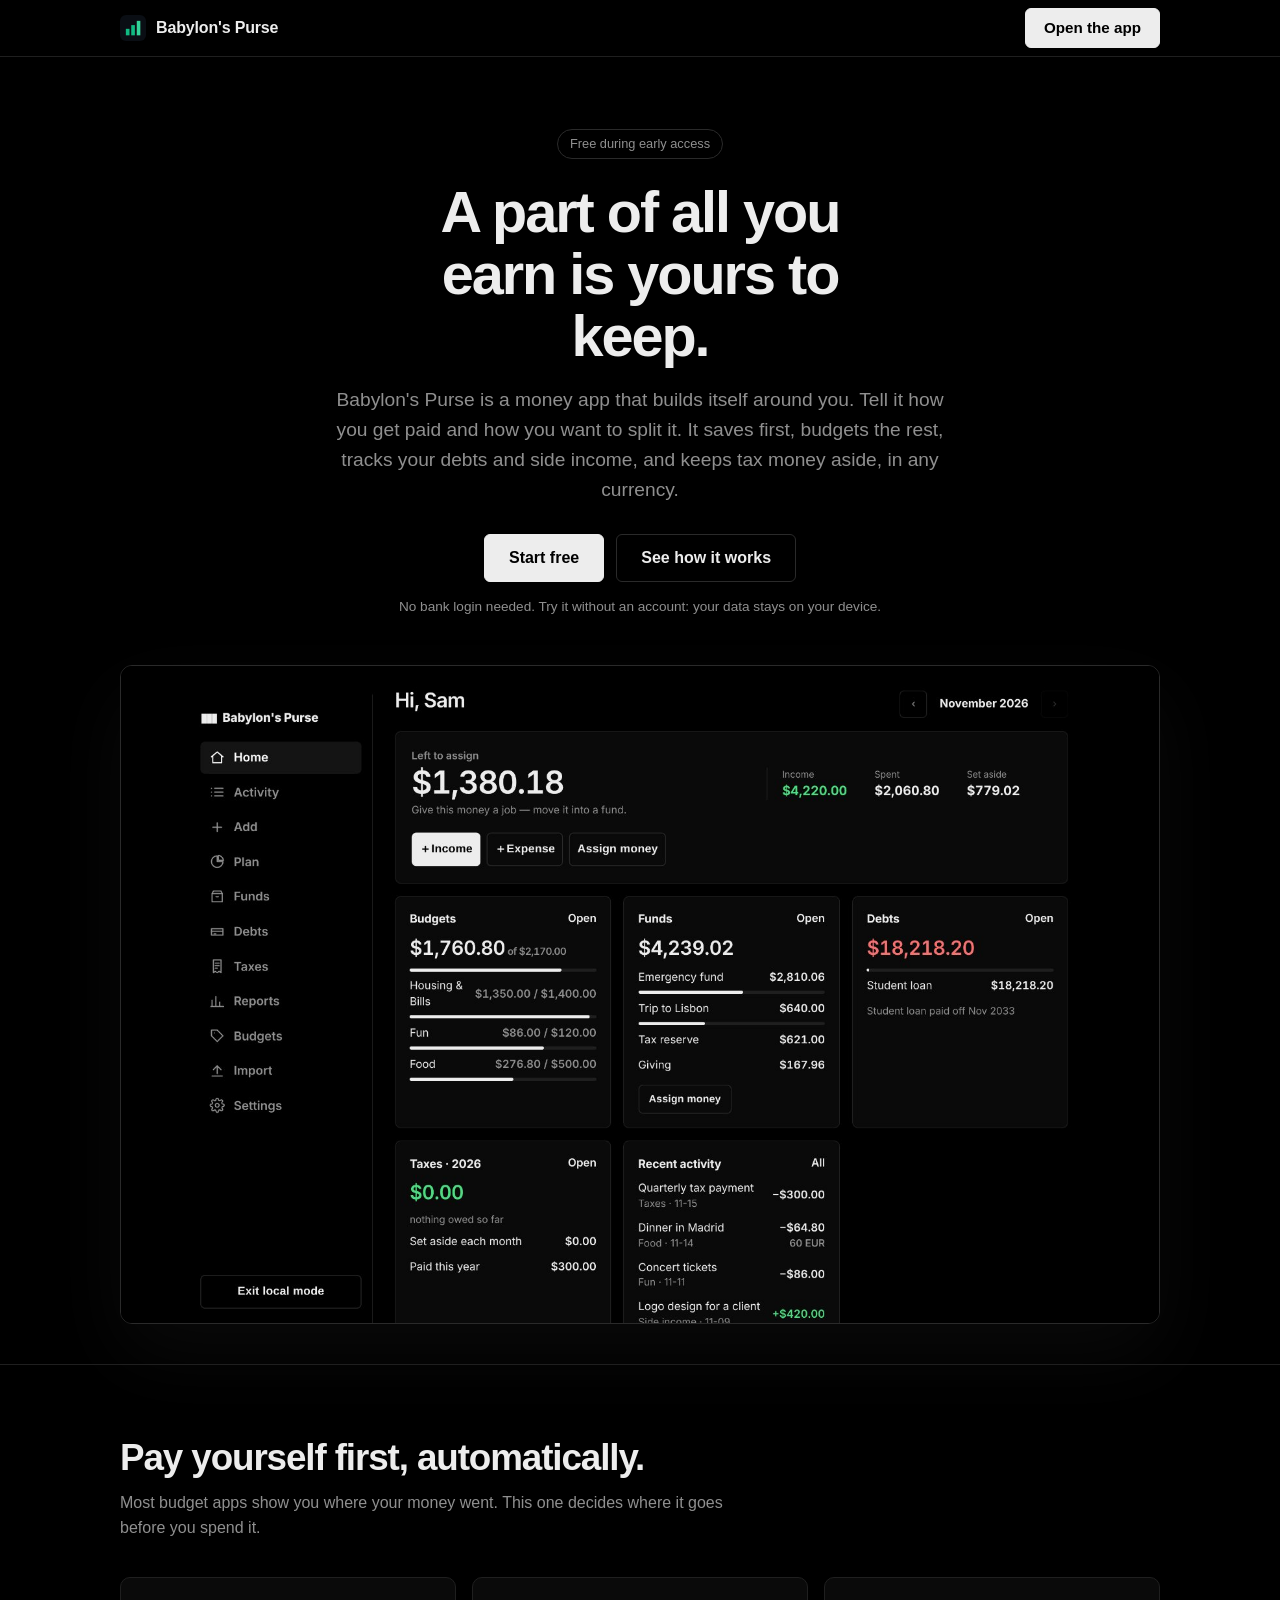
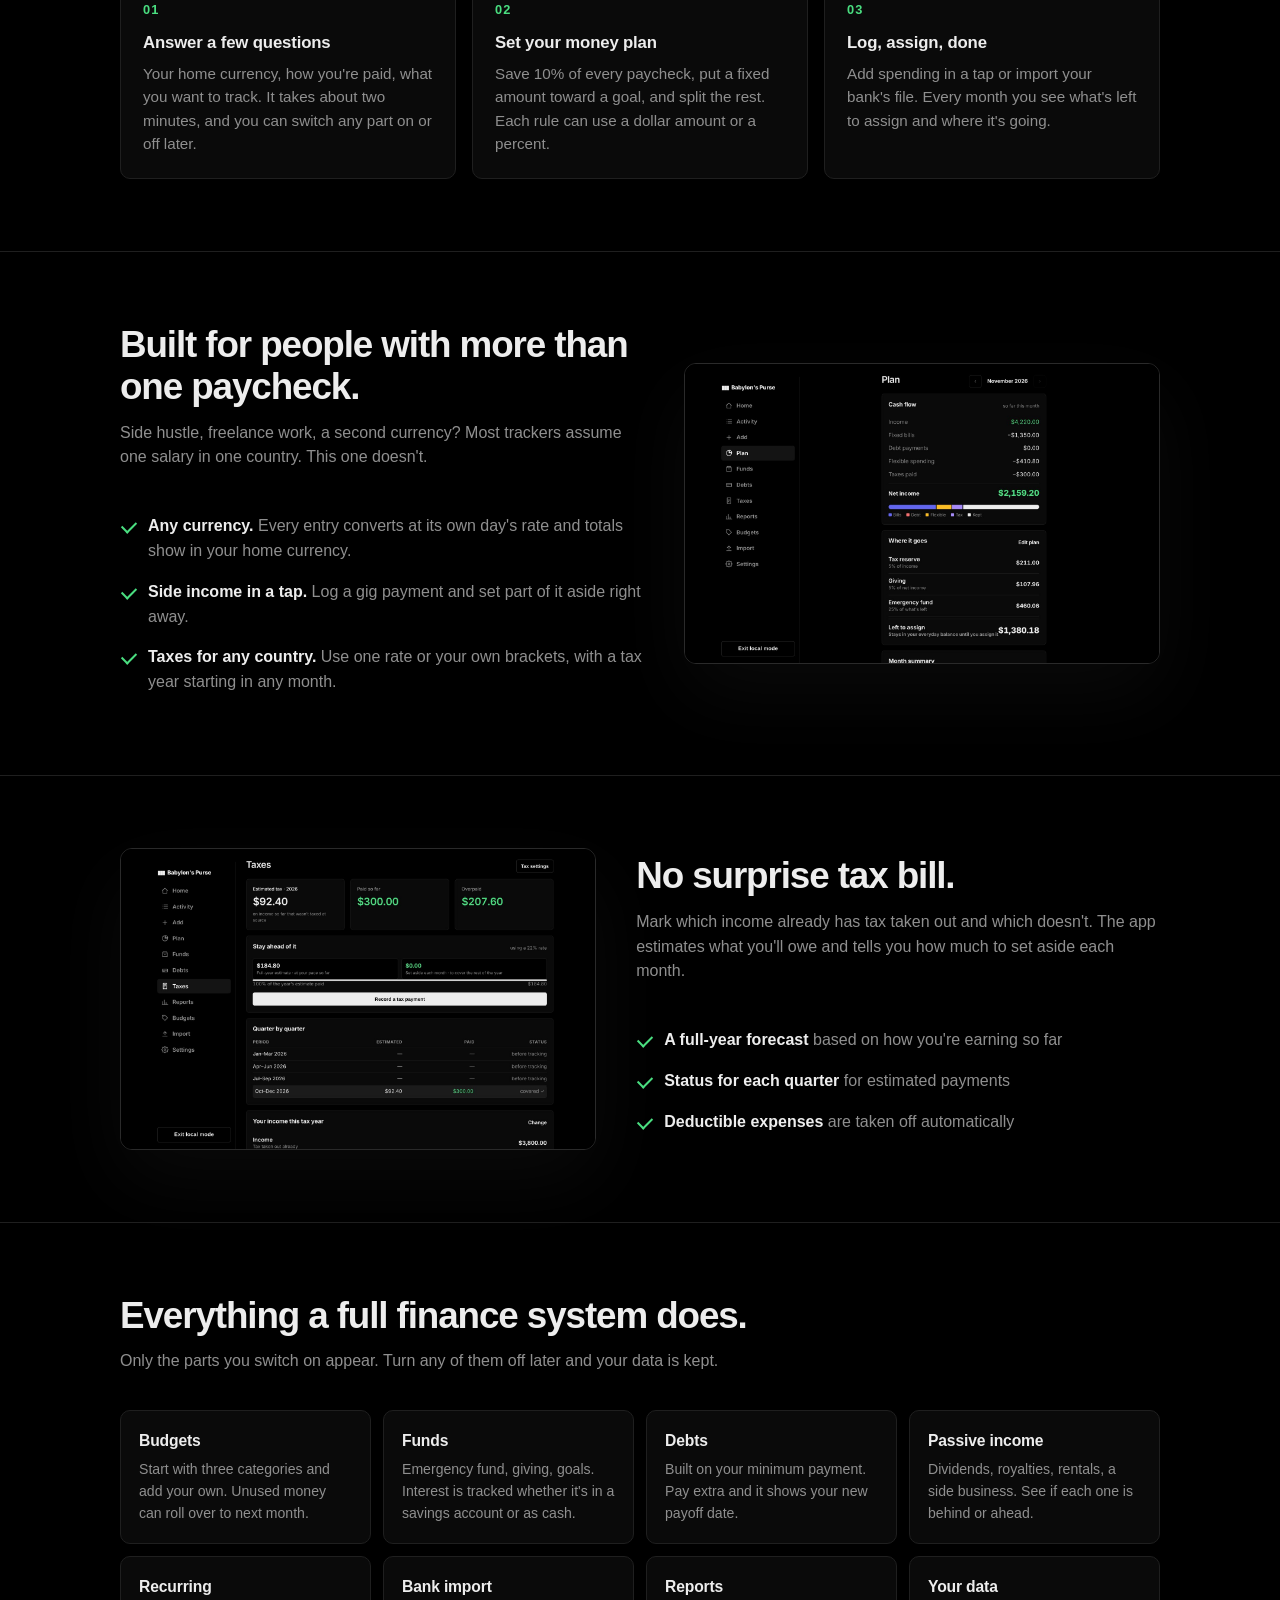
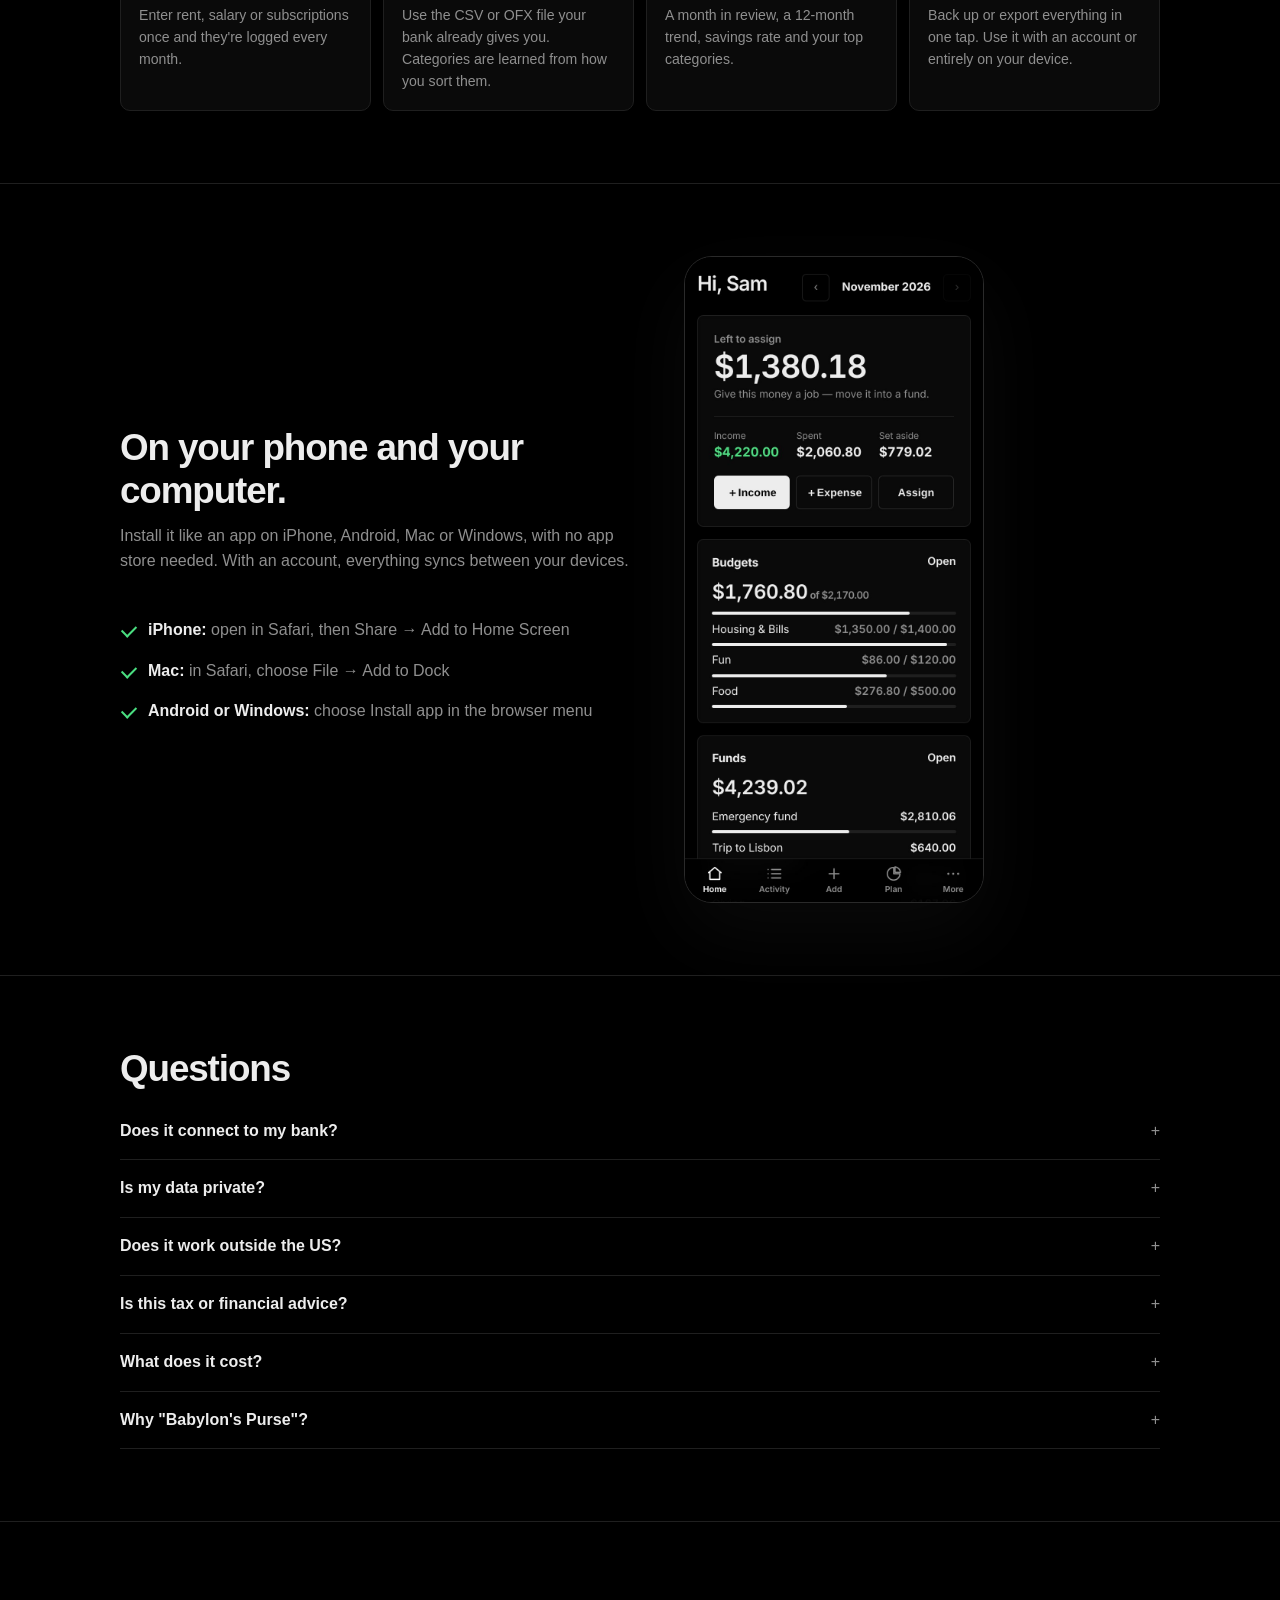
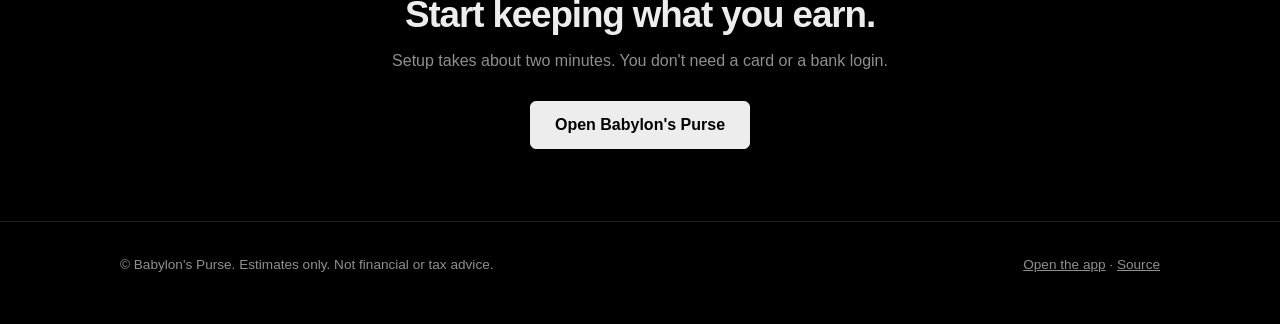
==== welcome.html @ ae8f3ba4 "Add landing page, money coach, and quick-add links - welcome.html: marketing landing page (mono styl" ====
<!DOCTYPE html>
<html lang="en">
<head>
  <meta charset="UTF-8" />
  <meta name="viewport" content="width=device-width, initial-scale=1, viewport-fit=cover" />
  <title>Babylon's Purse — pay yourself first, in any currency</title>
  <meta name="description" content="A free personal finance app that builds itself around you: a pay-yourself-first money plan, funds, debts, side income and taxes — in any currency." />
  <meta property="og:title" content="Babylon's Purse" />
  <meta property="og:description" content="A part of all you earn is yours to keep. Budget, save, pay down debt and plan taxes — in any currency." />
  <meta property="og:image" content="./assets/shot-home.jpg" />
  <meta name="theme-color" content="#000000" />
  <link rel="icon" href="./icons/icon-192.png" />
  <link rel="apple-touch-icon" href="./icons/apple-touch-icon-180.png" />
  <style>
    :root {
      --bg: #000; --elev: #0a0a0a; --line: #1f1f1f; --line-2: #2a2a2a;
      --text: #ededed; --dim: #8f8f8f; --pos: #4ade80;
      --max: 1080px;
    }
    * { box-sizing: border-box; }
    html { -webkit-text-size-adjust: 100%; }
    body {
      margin: 0; background: var(--bg); color: var(--text);
      font-family: -apple-system, BlinkMacSystemFont, "Segoe UI", Roboto, Helvetica, Arial, sans-serif;
      line-height: 1.55; font-size: 16px;
    }
    a { color: inherit; }
    .wrap { max-width: var(--max); margin: 0 auto; padding: 0 20px; }
    header.top { position: sticky; top: 0; z-index: 5; background: rgba(0,0,0,.85); backdrop-filter: blur(8px); border-bottom: 1px solid var(--line); }
    header.top .wrap { display: flex; align-items: center; justify-content: space-between; height: 56px; }
    .brand { display: flex; align-items: center; gap: 10px; font-weight: 700; text-decoration: none; letter-spacing: -.01em; }
    .brand img { width: 26px; height: 26px; border-radius: 6px; }
    .btn { display: inline-flex; align-items: center; justify-content: center; height: 40px; padding: 0 18px; border-radius: 6px; border: 1px solid var(--line-2); text-decoration: none; font-weight: 600; font-size: .95rem; white-space: nowrap; }
    .btn:hover { background: #141414; }
    .btn-primary { background: var(--text); color: #000; border-color: var(--text); }
    .btn-primary:hover { background: #fff; }
    .btn-lg { height: 48px; padding: 0 24px; font-size: 1rem; }

    .hero { padding-top: 72px; padding-bottom: 40px; text-align: center; }
    .eyebrow { display: inline-block; font-size: .8rem; color: var(--dim); border: 1px solid var(--line-2); border-radius: 999px; padding: 4px 12px; margin-bottom: 22px; }
    h1 { font-size: clamp(2.1rem, 6vw, 3.6rem); line-height: 1.08; letter-spacing: -.035em; margin: 0 auto 18px; max-width: 16ch; }
    .lede { color: var(--dim); font-size: clamp(1.02rem, 2.2vw, 1.2rem); max-width: 40rem; margin: 0 auto 30px; }
    .cta { display: flex; gap: 12px; justify-content: center; flex-wrap: wrap; }
    .fine { color: var(--dim); font-size: .85rem; margin-top: 14px; }

    .shot { margin: 48px auto 0; border: 1px solid var(--line-2); border-radius: 12px; overflow: hidden; box-shadow: 0 30px 80px rgba(255,255,255,.04); }
    .shot img { display: block; width: 100%; height: auto; }

    section { padding: 72px 0; border-top: 1px solid var(--line); }
    h2 { font-size: clamp(1.6rem, 4vw, 2.3rem); letter-spacing: -.03em; line-height: 1.15; margin: 0 0 12px; }
    .sub { color: var(--dim); max-width: 38rem; margin: 0 0 36px; }

    .three { display: grid; grid-template-columns: repeat(3, 1fr); gap: 16px; }
    .card { background: var(--elev); border: 1px solid var(--line); border-radius: 10px; padding: 22px; }
    .card h3 { margin: 0 0 6px; font-size: 1.05rem; letter-spacing: -.01em; }
    .card p { margin: 0; color: var(--dim); font-size: .95rem; }
    .num { font-variant-numeric: tabular-nums; color: var(--pos); font-weight: 700; font-size: .8rem; letter-spacing: .08em; margin-bottom: 10px; display: block; }

    .split { display: grid; grid-template-columns: 1.1fr 1fr; gap: 40px; align-items: center; }
    .split.rev { grid-template-columns: 1fr 1.1fr; }
    .split.rev .text { order: 2; }
    .split .shot { margin: 0; }
    ul.ticks { list-style: none; padding: 0; margin: 0; }
    ul.ticks li { padding: 8px 0 8px 28px; position: relative; color: var(--dim); }
    ul.ticks li b { color: var(--text); font-weight: 600; }
    ul.ticks li::before { content: ""; position: absolute; left: 2px; top: 15px; width: 12px; height: 7px; border-left: 2px solid var(--pos); border-bottom: 2px solid var(--pos); transform: rotate(-45deg); }

    .grid { display: grid; grid-template-columns: repeat(4, 1fr); gap: 12px; }
    .grid .card { padding: 18px; }
    .grid .card h3 { font-size: .98rem; }
    .grid .card p { font-size: .88rem; }

    .phone { max-width: 300px; margin: 0 auto; border-radius: 28px; }

    details { border-bottom: 1px solid var(--line); padding: 16px 0; }
    details summary { cursor: pointer; font-weight: 600; list-style: none; display: flex; justify-content: space-between; gap: 16px; }
    details summary::-webkit-details-marker { display: none; }
    details summary::after { content: "+"; color: var(--dim); font-weight: 400; }
    details[open] summary::after { content: "–"; }
    details p { color: var(--dim); margin: 10px 0 0; }

    .final { text-align: center; }
    .final .sub { margin: 0 auto 28px; }
    footer { border-top: 1px solid var(--line); padding: 32px 0 48px; color: var(--dim); font-size: .85rem; }
    footer .wrap { display: flex; justify-content: space-between; gap: 16px; flex-wrap: wrap; }
    footer a { color: var(--dim); }

    @media (max-width: 860px) {
      .three, .grid { grid-template-columns: 1fr 1fr; }
      .split, .split.rev { grid-template-columns: 1fr; gap: 28px; }
      .split.rev .text { order: 0; }
    }
    @media (max-width: 560px) {
      .wrap { padding: 0 16px; }
      .hero { padding-top: 48px; padding-bottom: 24px; }
      section { padding: 52px 0; }
      .three, .grid { grid-template-columns: 1fr; }
      header.top .btn { height: 36px; padding: 0 12px; }
      .cta .btn { width: 100%; }
    }
  </style>
</head>
<body>
  <header class="top">
    <div class="wrap">
      <a class="brand" href="./welcome.html"><img src="./icons/icon-192.png" alt="" />Babylon's Purse</a>
      <a class="btn btn-primary" href="./index.html">Open the app</a>
    </div>
  </header>

  <main>
    <div class="wrap hero">
      <span class="eyebrow">Free during early access</span>
      <h1>A part of all you earn is yours to keep.</h1>
      <p class="lede">Babylon's Purse is a money app that builds itself around you. Tell it how you get paid and how you want to split it. It saves first, budgets the rest, tracks your debts and side income, and keeps tax money aside, in any currency.</p>
      <div class="cta">
        <a class="btn btn-primary btn-lg" href="./index.html">Start free</a>
        <a class="btn btn-lg" href="#how">See how it works</a>
      </div>
      <p class="fine">No bank login needed. Try it without an account: your data stays on your device.</p>
      <div class="shot"><img src="./assets/shot-home.jpg" alt="The Home board: money left to assign, income, spending, funds, debts and taxes" width="1600" height="1012" /></div>
    </div>

    <section id="how">
      <div class="wrap">
        <h2>Pay yourself first, automatically.</h2>
        <p class="sub">Most budget apps show you where your money went. This one decides where it goes before you spend it.</p>
        <div class="three">
          <div class="card"><span class="num">01</span><h3>Answer a few questions</h3><p>Your home currency, how you're paid, what you want to track. It takes about two minutes, and you can switch any part on or off later.</p></div>
          <div class="card"><span class="num">02</span><h3>Set your money plan</h3><p>Save 10% of every paycheck, put a fixed amount toward a goal, and split the rest. Each rule can use a dollar amount or a percent.</p></div>
          <div class="card"><span class="num">03</span><h3>Log, assign, done</h3><p>Add spending in a tap or import your bank's file. Every month you see what's left to assign and where it's going.</p></div>
        </div>
      </div>
    </section>

    <section>
      <div class="wrap split">
        <div class="text">
          <h2>Built for people with more than one paycheck.</h2>
          <p class="sub">Side hustle, freelance work, a second currency? Most trackers assume one salary in one country. This one doesn't.</p>
          <ul class="ticks">
            <li><b>Any currency.</b> Every entry converts at its own day's rate and totals show in your home currency.</li>
            <li><b>Side income in a tap.</b> Log a gig payment and set part of it aside right away.</li>
            <li><b>Taxes for any country.</b> Use one rate or your own brackets, with a tax year starting in any month.</li>
          </ul>
        </div>
        <div class="shot"><img src="./assets/shot-plan.jpg" alt="The money plan: rules that split income into funds" width="1600" height="1012" loading="lazy" /></div>
      </div>
    </section>

    <section>
      <div class="wrap split rev">
        <div class="shot"><img src="./assets/shot-taxes.jpg" alt="The tax estimate: owed so far, paid, set aside monthly" width="1600" height="1012" loading="lazy" /></div>
        <div class="text">
          <h2>No surprise tax bill.</h2>
          <p class="sub">Mark which income already has tax taken out and which doesn't. The app estimates what you'll owe and tells you how much to set aside each month.</p>
          <ul class="ticks">
            <li><b>A full-year forecast</b> based on how you're earning so far</li>
            <li><b>Status for each quarter</b> for estimated payments</li>
            <li><b>Deductible expenses</b> are taken off automatically</li>
          </ul>
        </div>
      </div>
    </section>

    <section>
      <div class="wrap">
        <h2>Everything a full finance system does.</h2>
        <p class="sub">Only the parts you switch on appear. Turn any of them off later and your data is kept.</p>
        <div class="grid">
          <div class="card"><h3>Budgets</h3><p>Start with three categories and add your own. Unused money can roll over to next month.</p></div>
          <div class="card"><h3>Funds</h3><p>Emergency fund, giving, goals. Interest is tracked whether it's in a savings account or as cash.</p></div>
          <div class="card"><h3>Debts</h3><p>Built on your minimum payment. Pay extra and it shows your new payoff date.</p></div>
          <div class="card"><h3>Passive income</h3><p>Dividends, royalties, rentals, a side business. See if each one is behind or ahead.</p></div>
          <div class="card"><h3>Recurring</h3><p>Enter rent, salary or subscriptions once and they're logged every month.</p></div>
          <div class="card"><h3>Bank import</h3><p>Use the CSV or OFX file your bank already gives you. Categories are learned from how you sort them.</p></div>
          <div class="card"><h3>Reports</h3><p>A month in review, a 12-month trend, savings rate and your top categories.</p></div>
          <div class="card"><h3>Your data</h3><p>Back up or export everything in one tap. Use it with an account or entirely on your device.</p></div>
        </div>
      </div>
    </section>

    <section>
      <div class="wrap split">
        <div class="text">
          <h2>On your phone and your computer.</h2>
          <p class="sub">Install it like an app on iPhone, Android, Mac or Windows, with no app store needed. With an account, everything syncs between your devices.</p>
          <ul class="ticks">
            <li><b>iPhone:</b> open in Safari, then Share → Add to Home Screen</li>
            <li><b>Mac:</b> in Safari, choose File → Add to Dock</li>
            <li><b>Android or Windows:</b> choose Install app in the browser menu</li>
          </ul>
        </div>
        <div class="shot phone"><img src="./assets/shot-phone.jpg" alt="The app on a phone" width="780" height="1688" loading="lazy" /></div>
      </div>
    </section>

    <section>
      <div class="wrap">
        <h2>Questions</h2>
        <div>
          <details><summary>Does it connect to my bank?</summary><p>Not directly yet. Download a CSV or OFX file from your bank's website and import it. The app reads most formats, spots duplicates and learns your categories. On iPhone you can also set up a Shortcut that logs Apple Pay purchases as you make them.</p></details>
          <details><summary>Is my data private?</summary><p>Without an account, everything stays in your browser on your device. With an account, your data is stored so that only you can read it. Nothing is sold or shared.</p></details>
          <details><summary>Does it work outside the US?</summary><p>Yes. Choose any home currency and timezone, log entries in other currencies, and set the tax rules for where you live.</p></details>
          <details><summary>Is this tax or financial advice?</summary><p>No. Tax figures are estimates to help you plan. Check with a qualified professional before you file.</p></details>
          <details><summary>What does it cost?</summary><p>It's free during early access. If paid extras are added later, the core tracker will stay free.</p></details>
          <details><summary>Why "Babylon's Purse"?</summary><p>It's named after the classic parable <i>The Richest Man in Babylon</i>, whose first rule is to keep a part of everything you earn. The money plan follows that rule.</p></details>
        </div>
      </div>
    </section>

    <section class="final">
      <div class="wrap">
        <h2>Start keeping what you earn.</h2>
        <p class="sub">Setup takes about two minutes. You don't need a card or a bank login.</p>
        <a class="btn btn-primary btn-lg" href="./index.html">Open Babylon's Purse</a>
      </div>
    </section>
  </main>

  <footer>
    <div class="wrap">
      <span>© Babylon's Purse. Estimates only. Not financial or tax advice.</span>
      <span><a href="./index.html">Open the app</a> · <a href="https://github.com/colson-coder/Personal-budget">Source</a></span>
    </div>
  </footer>
</body>
</html>
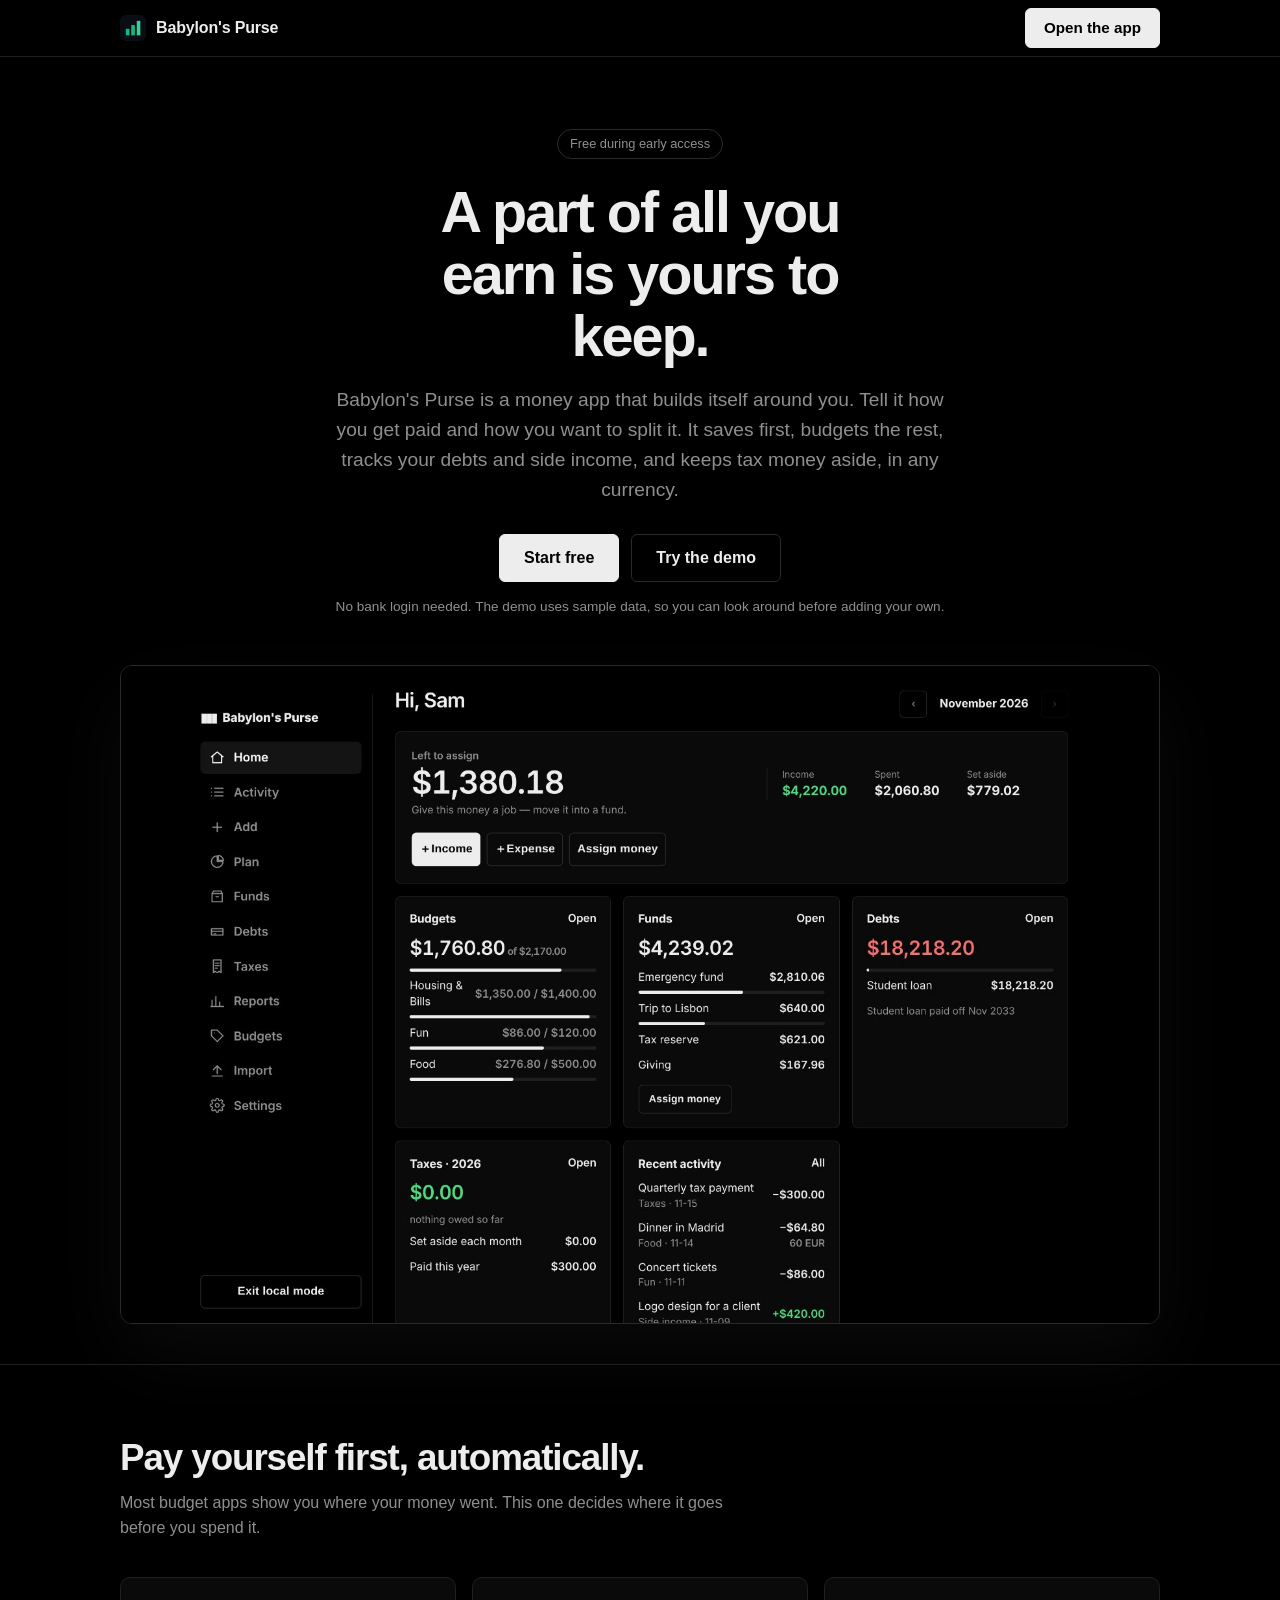
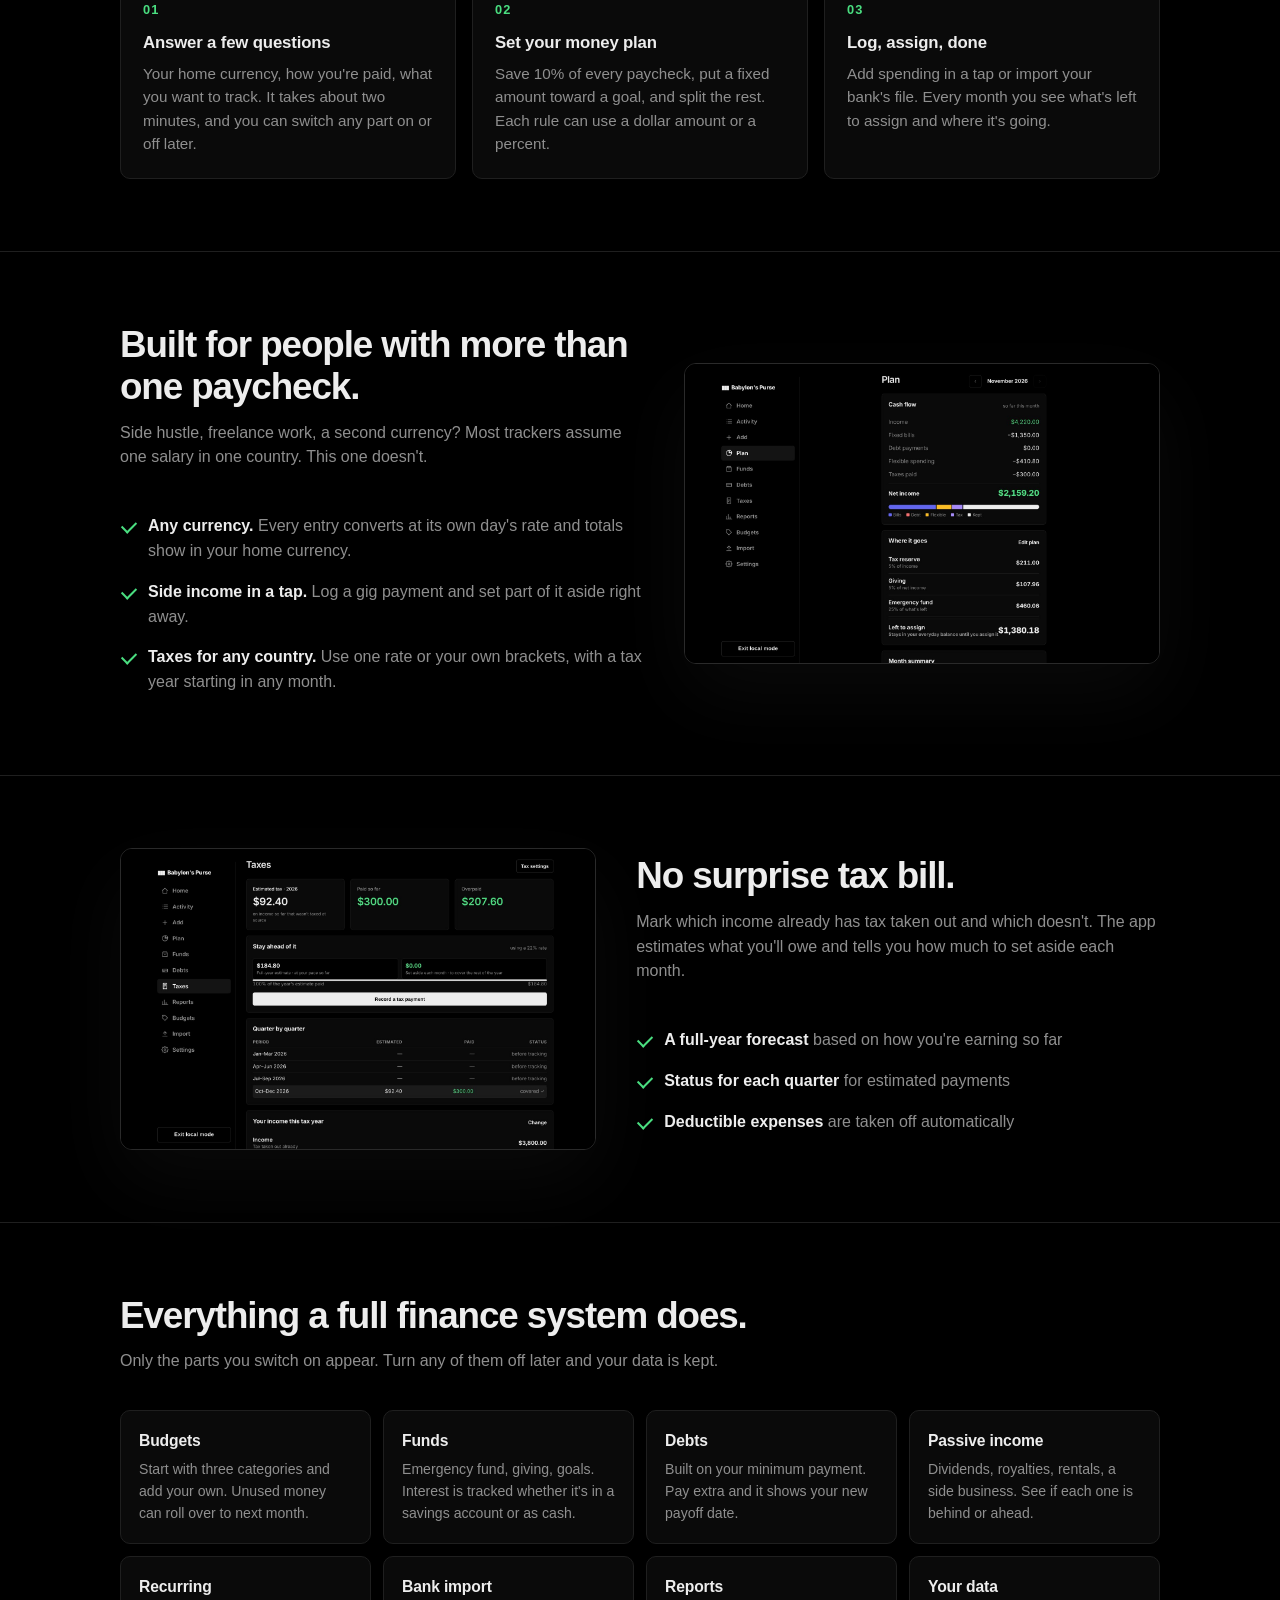
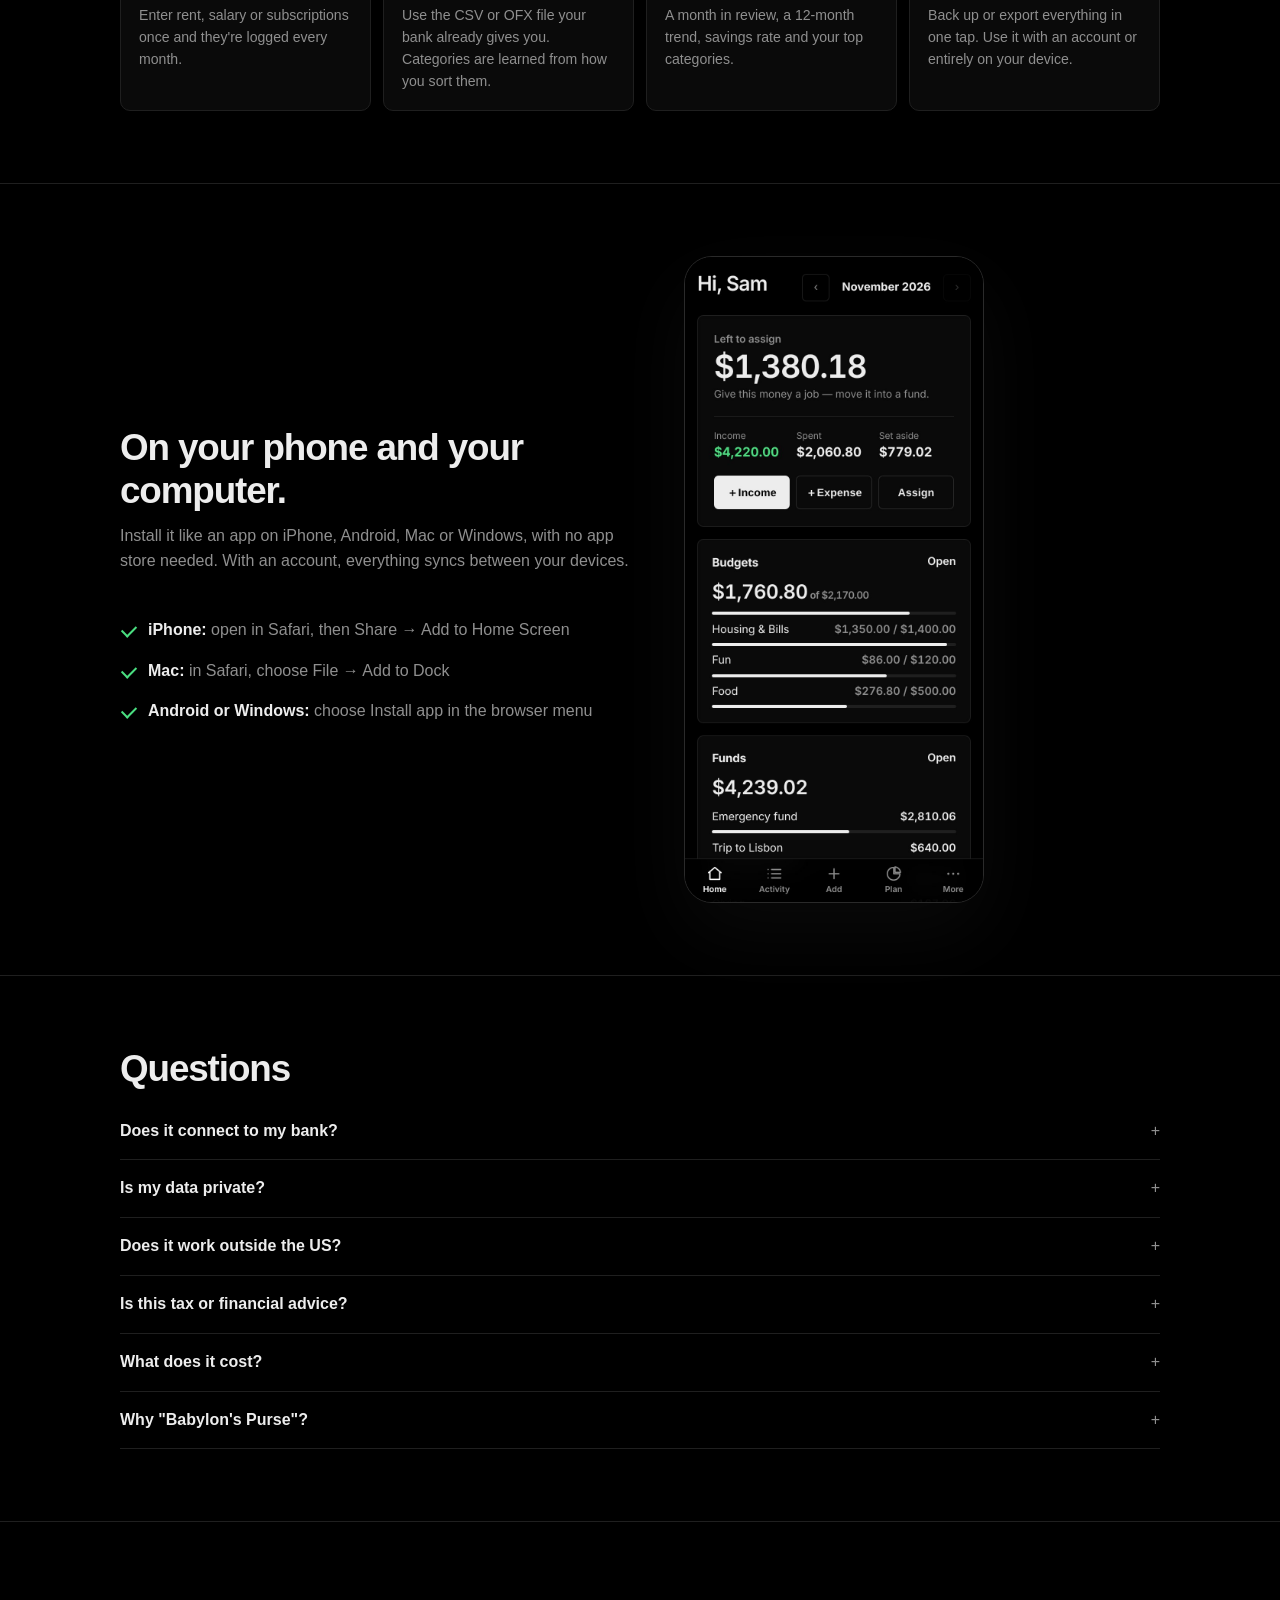
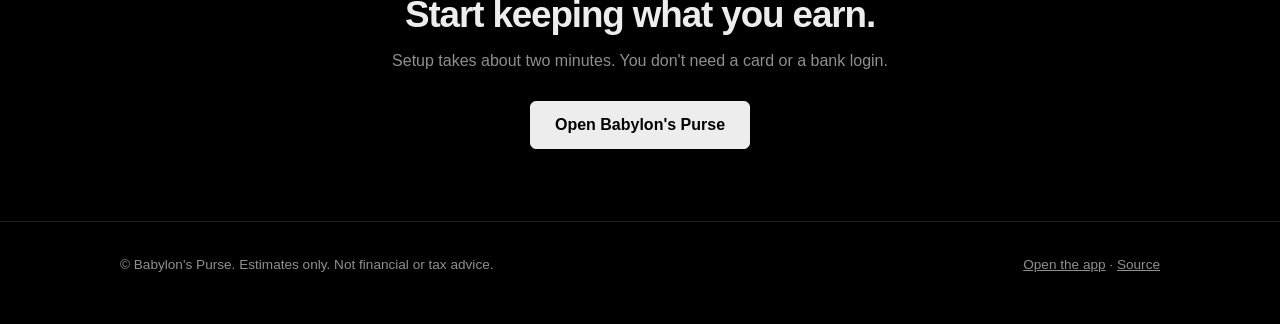
==== commit c5c188d8: "Try a demo with sample data; fairer Reports comparison - 'Try a demo with sample data' on sign-in an" ====
--- a/welcome.html
+++ b/welcome.html
@@ -115,9 +115,9 @@
       <p class="lede">Babylon's Purse is a money app that builds itself around you. Tell it how you get paid and how you want to split it. It saves first, budgets the rest, tracks your debts and side income, and keeps tax money aside, in any currency.</p>
       <div class="cta">
         <a class="btn btn-primary btn-lg" href="./index.html">Start free</a>
-        <a class="btn btn-lg" href="#how">See how it works</a>
-      </div>
-      <p class="fine">No bank login needed. Try it without an account: your data stays on your device.</p>
+        <a class="btn btn-lg" href="./index.html?demo=1">Try the demo</a>
+      </div>
+      <p class="fine">No bank login needed. The demo uses sample data, so you can look around before adding your own.</p>
       <div class="shot"><img src="./assets/shot-home.jpg" alt="The Home board: money left to assign, income, spending, funds, debts and taxes" width="1600" height="1012" /></div>
     </div>
 
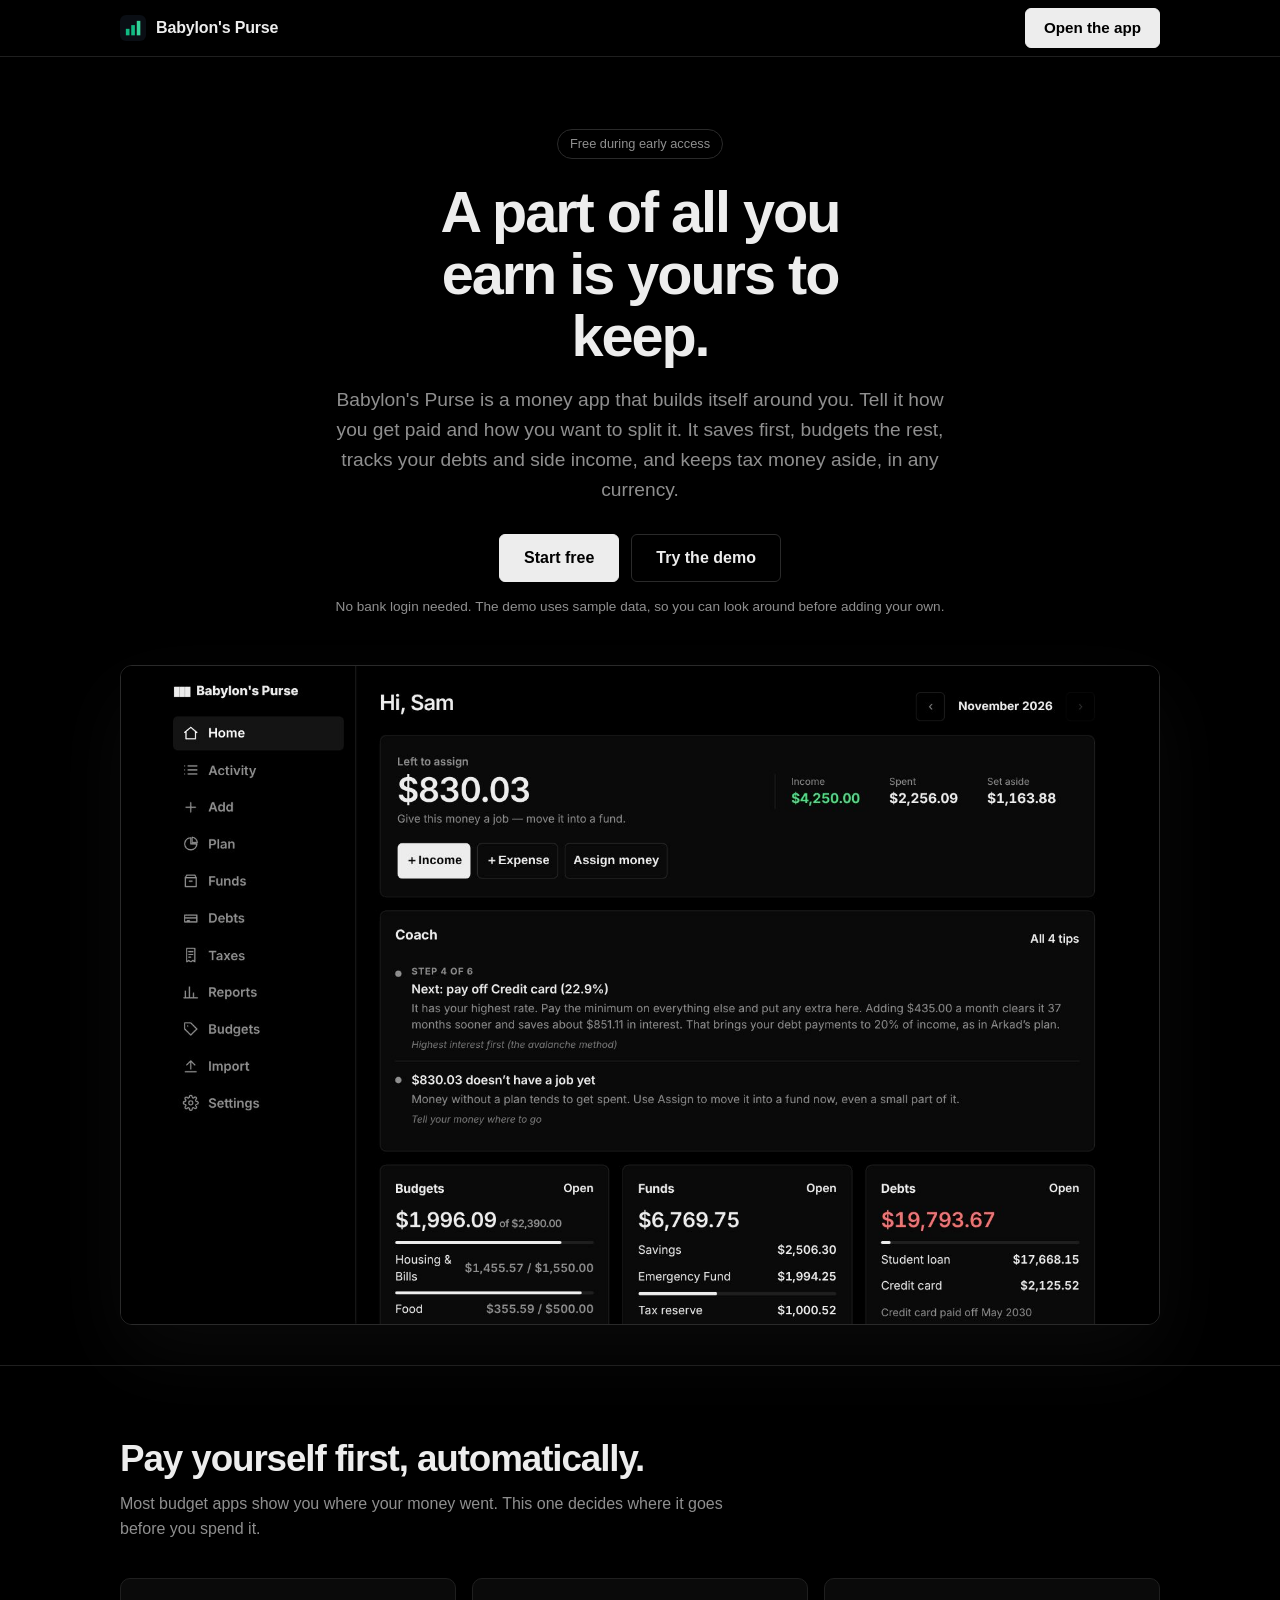
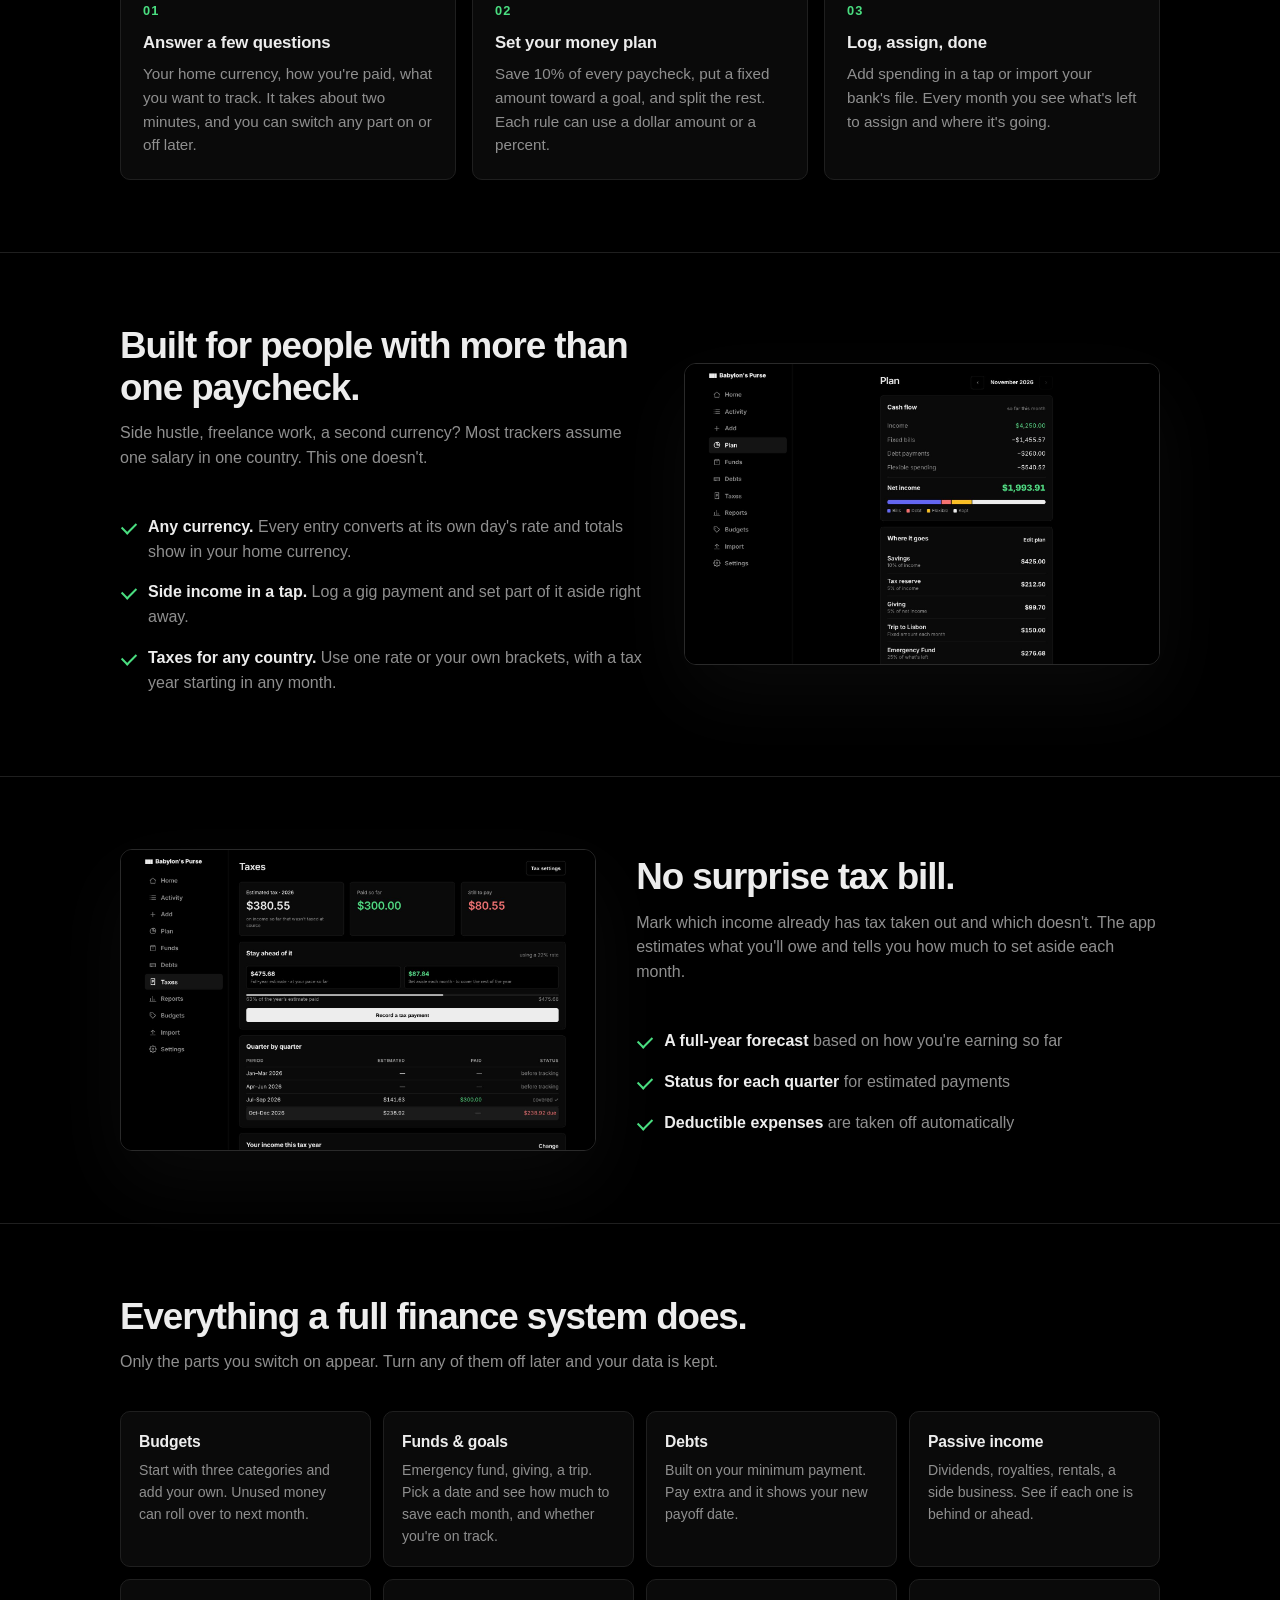
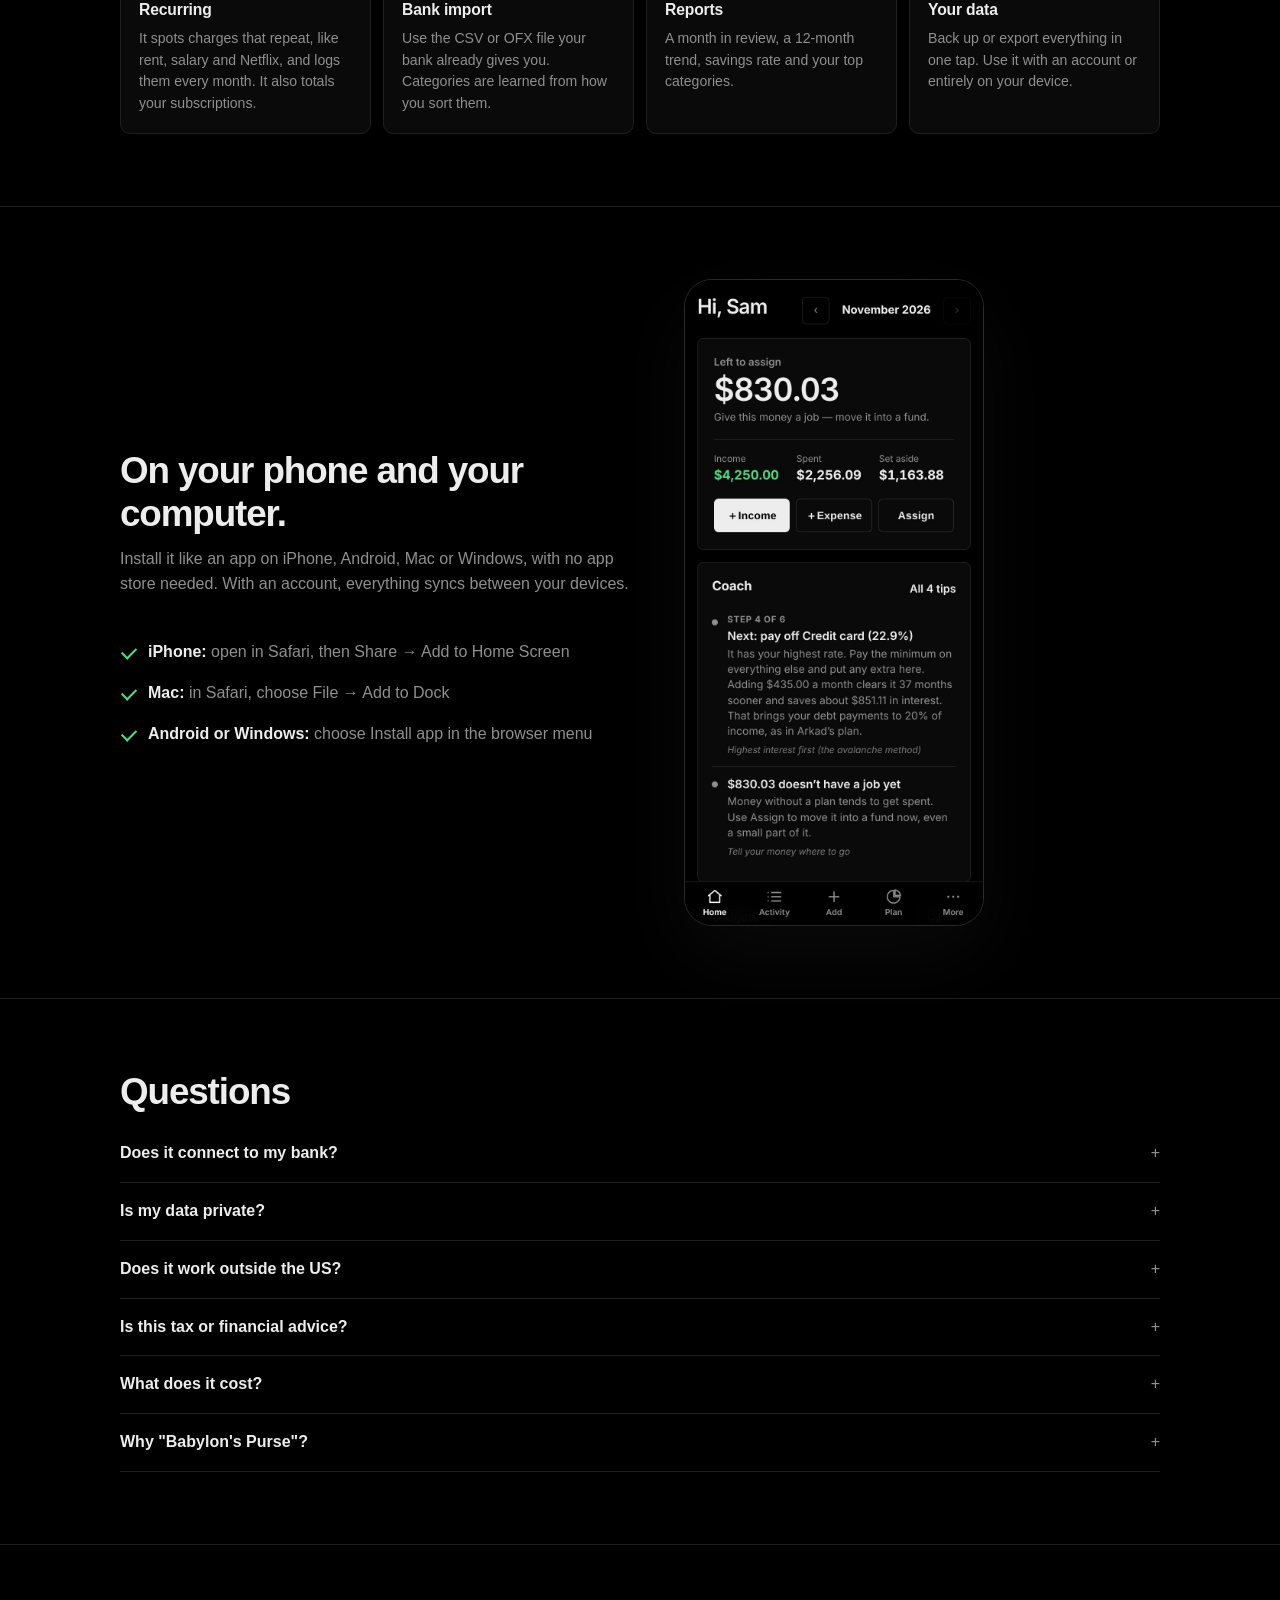
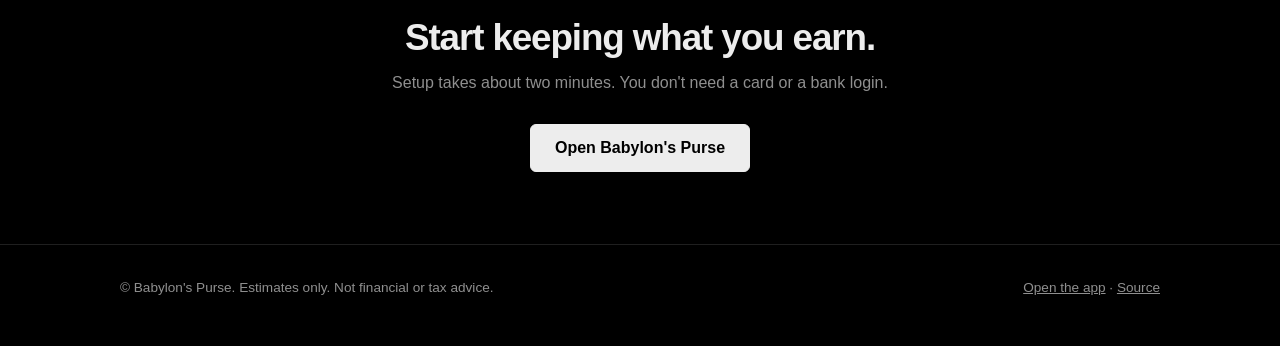
==== commit e721a2a7: "Fresh landing-page screenshots from the demo; landing copy for goals and repeats - Screenshots now s" ====
--- a/welcome.html
+++ b/welcome.html
@@ -118,7 +118,7 @@
         <a class="btn btn-lg" href="./index.html?demo=1">Try the demo</a>
       </div>
       <p class="fine">No bank login needed. The demo uses sample data, so you can look around before adding your own.</p>
-      <div class="shot"><img src="./assets/shot-home.jpg" alt="The Home board: money left to assign, income, spending, funds, debts and taxes" width="1600" height="1012" /></div>
+      <div class="shot"><img src="./assets/shot-home.jpg" alt="The Home board: money left to assign, income, spending, funds, debts and taxes" width="1600" height="1013" /></div>
     </div>
 
     <section id="how">
@@ -144,13 +144,13 @@
             <li><b>Taxes for any country.</b> Use one rate or your own brackets, with a tax year starting in any month.</li>
           </ul>
         </div>
-        <div class="shot"><img src="./assets/shot-plan.jpg" alt="The money plan: rules that split income into funds" width="1600" height="1012" loading="lazy" /></div>
+        <div class="shot"><img src="./assets/shot-plan.jpg" alt="The money plan: rules that split income into funds" width="1600" height="1013" loading="lazy" /></div>
       </div>
     </section>
 
     <section>
       <div class="wrap split rev">
-        <div class="shot"><img src="./assets/shot-taxes.jpg" alt="The tax estimate: owed so far, paid, set aside monthly" width="1600" height="1012" loading="lazy" /></div>
+        <div class="shot"><img src="./assets/shot-taxes.jpg" alt="The tax estimate: owed so far, paid, set aside monthly" width="1600" height="1013" loading="lazy" /></div>
         <div class="text">
           <h2>No surprise tax bill.</h2>
           <p class="sub">Mark which income already has tax taken out and which doesn't. The app estimates what you'll owe and tells you how much to set aside each month.</p>
@@ -169,10 +169,10 @@
         <p class="sub">Only the parts you switch on appear. Turn any of them off later and your data is kept.</p>
         <div class="grid">
           <div class="card"><h3>Budgets</h3><p>Start with three categories and add your own. Unused money can roll over to next month.</p></div>
-          <div class="card"><h3>Funds</h3><p>Emergency fund, giving, goals. Interest is tracked whether it's in a savings account or as cash.</p></div>
+          <div class="card"><h3>Funds &amp; goals</h3><p>Emergency fund, giving, a trip. Pick a date and see how much to save each month, and whether you're on track.</p></div>
           <div class="card"><h3>Debts</h3><p>Built on your minimum payment. Pay extra and it shows your new payoff date.</p></div>
           <div class="card"><h3>Passive income</h3><p>Dividends, royalties, rentals, a side business. See if each one is behind or ahead.</p></div>
-          <div class="card"><h3>Recurring</h3><p>Enter rent, salary or subscriptions once and they're logged every month.</p></div>
+          <div class="card"><h3>Recurring</h3><p>It spots charges that repeat, like rent, salary and Netflix, and logs them every month. It also totals your subscriptions.</p></div>
           <div class="card"><h3>Bank import</h3><p>Use the CSV or OFX file your bank already gives you. Categories are learned from how you sort them.</p></div>
           <div class="card"><h3>Reports</h3><p>A month in review, a 12-month trend, savings rate and your top categories.</p></div>
           <div class="card"><h3>Your data</h3><p>Back up or export everything in one tap. Use it with an account or entirely on your device.</p></div>
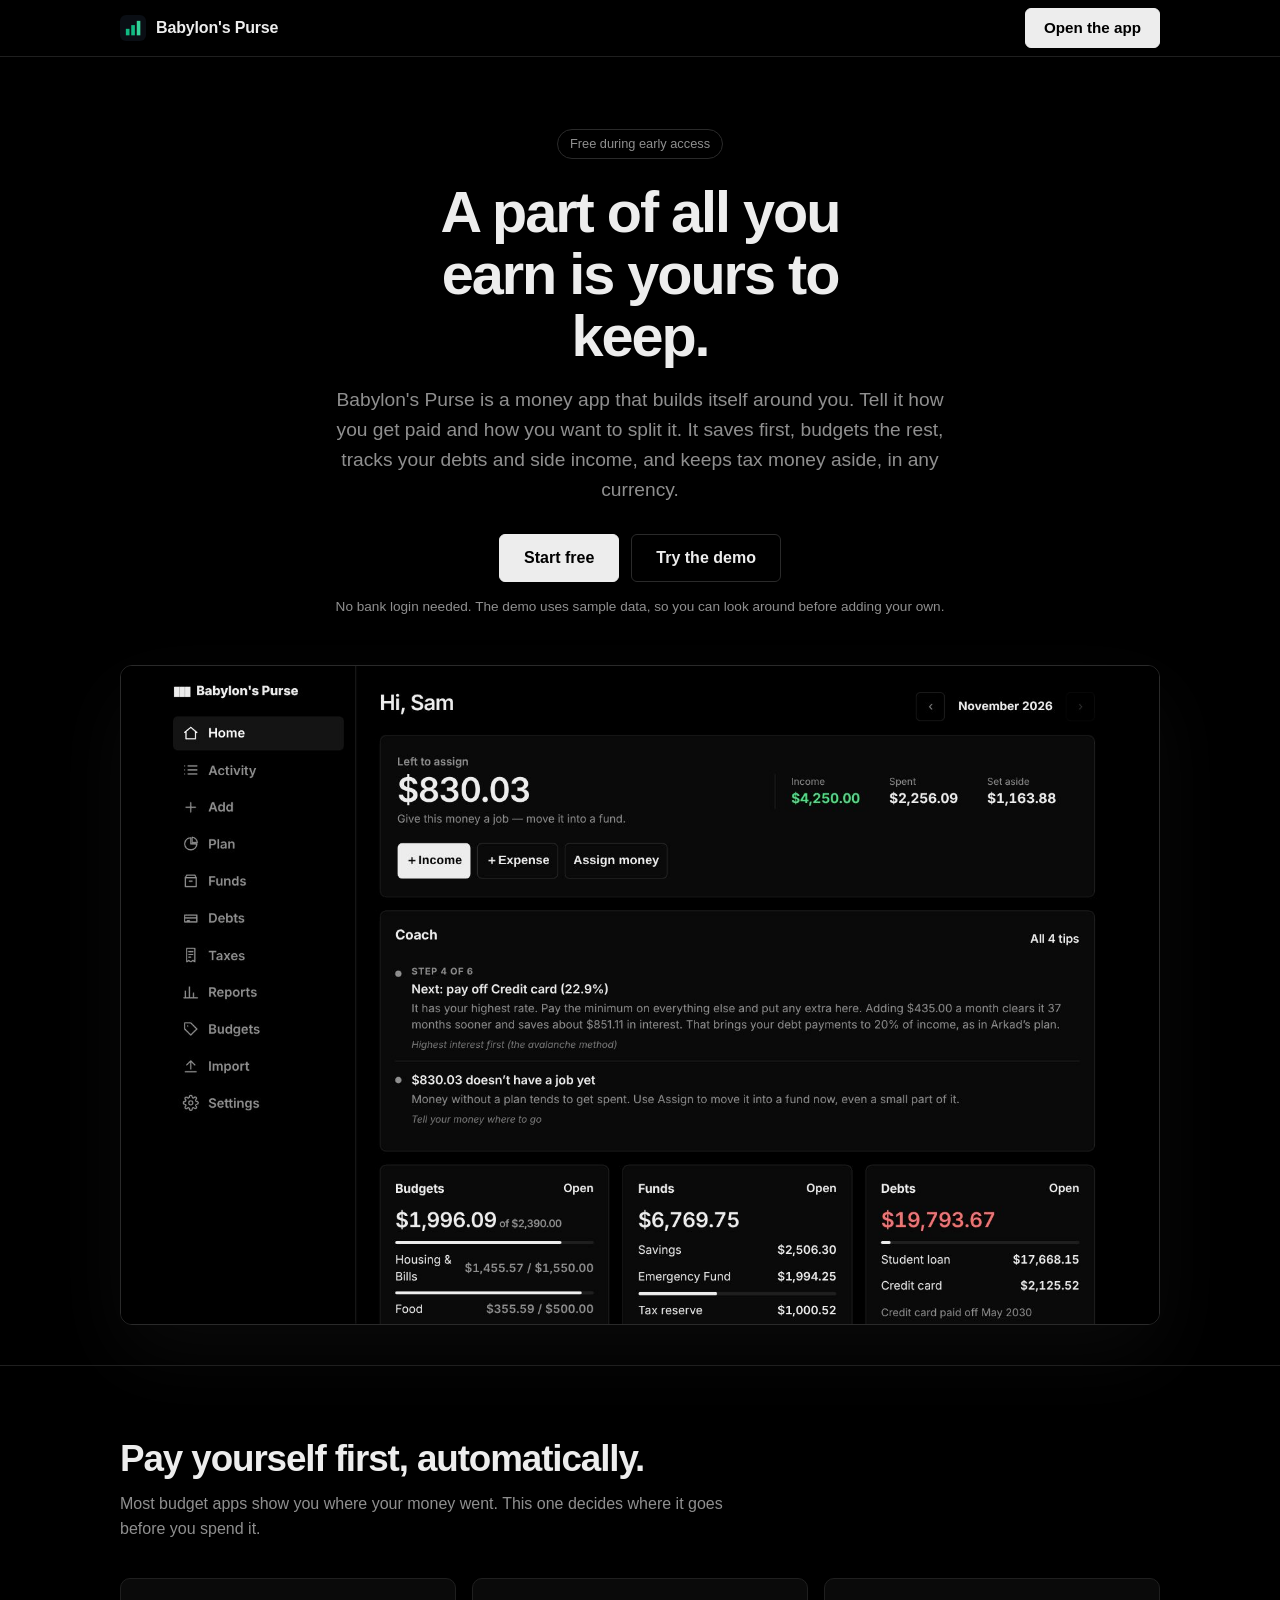
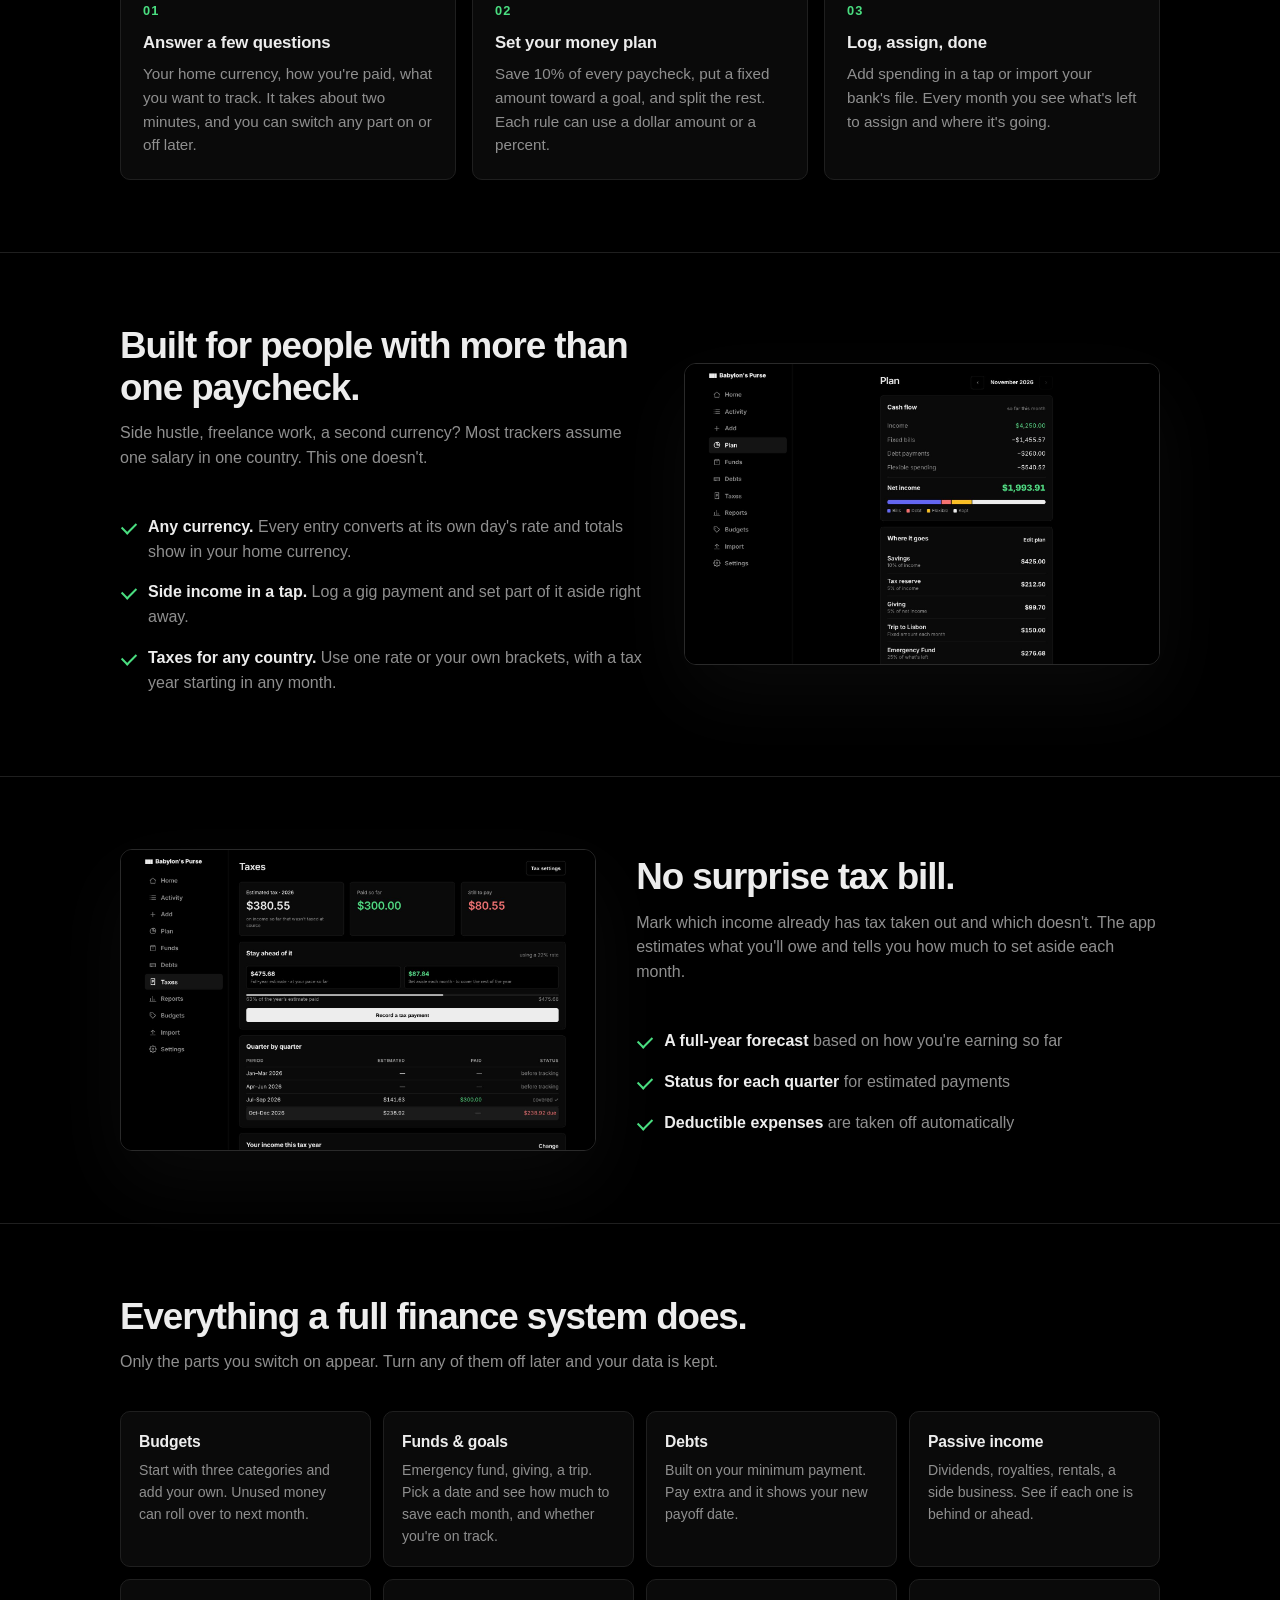
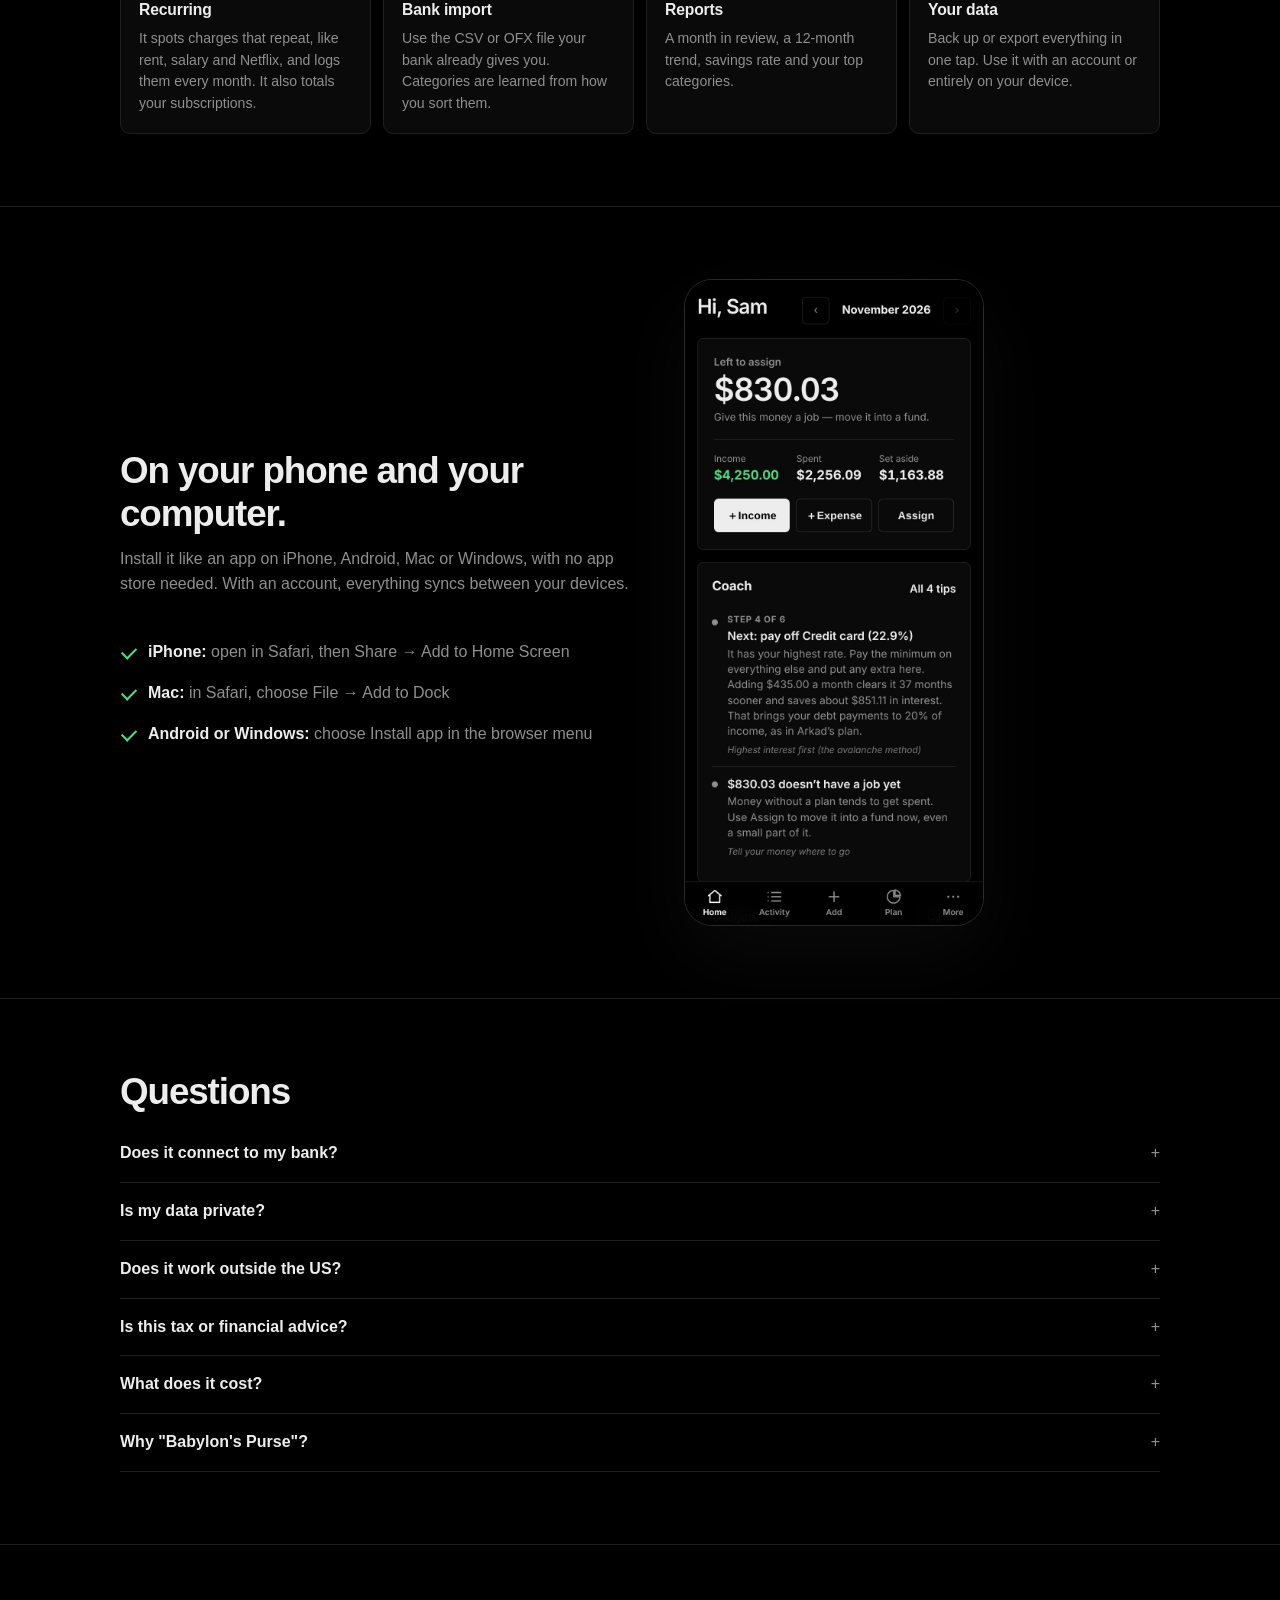
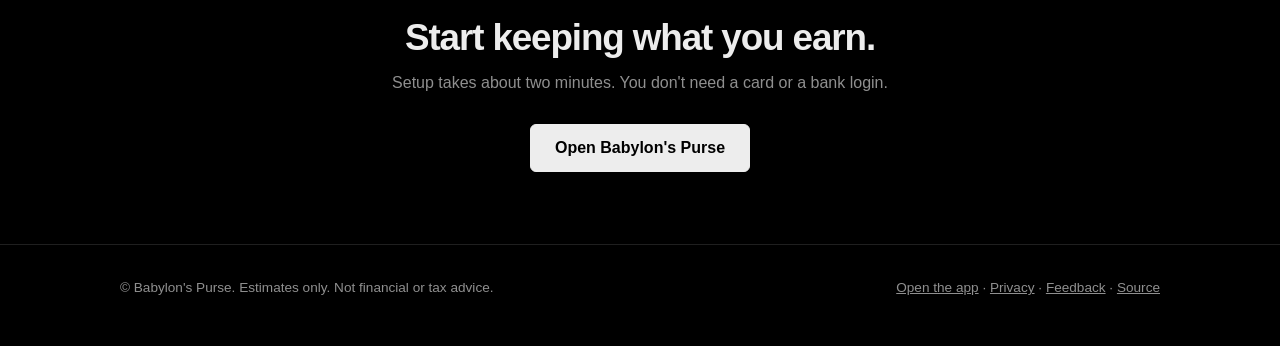
==== commit c1dddb81: "Publish the privacy page; Send feedback in Settings - privacy.html (plain language), linked from the" ====
--- a/welcome.html
+++ b/welcome.html
@@ -200,7 +200,7 @@
         <h2>Questions</h2>
         <div>
           <details><summary>Does it connect to my bank?</summary><p>Not directly yet. Download a CSV or OFX file from your bank's website and import it. The app reads most formats, spots duplicates and learns your categories. On iPhone you can also set up a Shortcut that logs Apple Pay purchases as you make them.</p></details>
-          <details><summary>Is my data private?</summary><p>Without an account, everything stays in your browser on your device. With an account, your data is stored so that only you can read it. Nothing is sold or shared.</p></details>
+          <details><summary>Is my data private?</summary><p>Without an account, everything stays in your browser on your device. With an account, your data is stored so that only you can read it. Nothing is sold or shared. <a href="./privacy.html">Read the privacy page</a>.</p></details>
           <details><summary>Does it work outside the US?</summary><p>Yes. Choose any home currency and timezone, log entries in other currencies, and set the tax rules for where you live.</p></details>
           <details><summary>Is this tax or financial advice?</summary><p>No. Tax figures are estimates to help you plan. Check with a qualified professional before you file.</p></details>
           <details><summary>What does it cost?</summary><p>It's free during early access. If paid extras are added later, the core tracker will stay free.</p></details>
@@ -221,7 +221,7 @@
   <footer>
     <div class="wrap">
       <span>© Babylon's Purse. Estimates only. Not financial or tax advice.</span>
-      <span><a href="./index.html">Open the app</a> · <a href="https://github.com/colson-coder/Personal-budget">Source</a></span>
+      <span><a href="./index.html">Open the app</a> · <a href="./privacy.html">Privacy</a> · <a href="https://github.com/colson-coder/Personal-budget/issues/new?title=Feedback">Feedback</a> · <a href="https://github.com/colson-coder/Personal-budget">Source</a></span>
     </div>
   </footer>
 </body>
